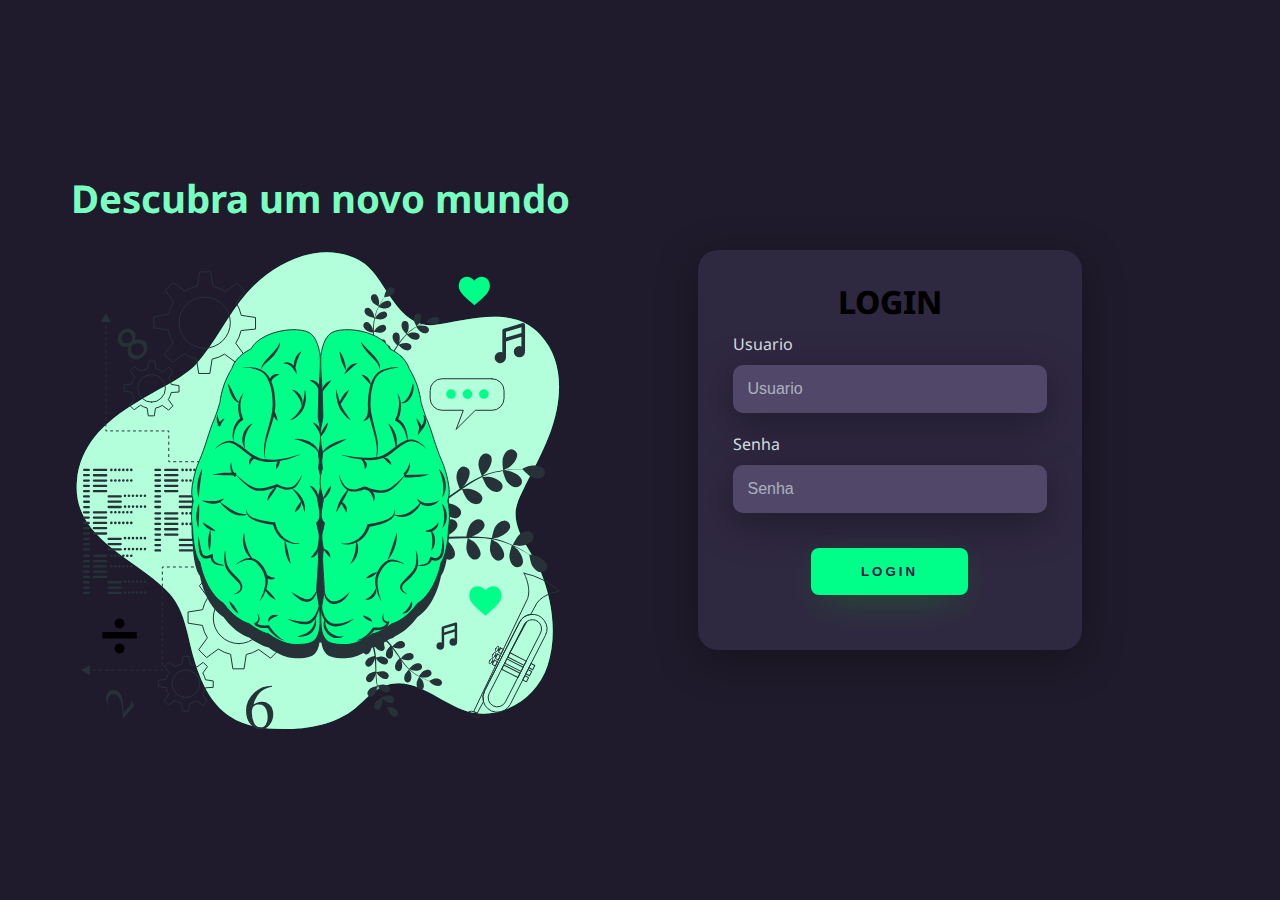
==== index.html @ b6c1f513 "testelogin" ====
<!DOCTYPE html>
<html lang="pt-br">
<head>
    <meta charset="UTF-8">
    <meta name="viewport" content="width=, initial-scale=1.0">
    <title>Login</title>
 <link rel="stylesheet" href="style.css">
</head>
<body>
    <div class="main-login">
        <div class="left-login">
            <h1>Descubra um novo mundo</h1>
        <img src="brain-sides-animate.svg" alt="Animação">
    </div>
    <div class="right-login">
        <div class="card-login">
            <h1>LOGIN</h1>
            <div class="textfield">
                <label for="usuario">Usuario</label>
                <input type="text" name="usuario" placeholder="Usuario">
            </div>
            <div class="textfield">
            <label for="senha">Senha</label>
            <input type="text" name="senha" placeholder="Senha">
            </div>
            <button class="btn-login">Login</button>
        </div>
    </div>
</div>      
</body>
</html>
---- style.css ----
@import url('https://fonts.googleapis.com/css2?family=Noto+Sans:ital,wght@1,100;1,200&display=swap');

body{
margin: 0;
font-family: 'Noto Sans',sans-serif;
}

body * {
box-sizing: border-box;
}

.main-login{
width: 100vw;
height: 100vh;
background-color: #201b2c;
display: flex;
justify-content: center;
align-items: center;
}

.left.main{
width: 50vw;
height: 100vh;
display: flex;
justify-content: center; 
align-items: center;
flex-direction: column;
}

.left-login > h1 {
    font-size: 3vw;
    color: #77ffc0;
}

.right-login{
    width: 50vw;
    height: 100vh;
    display: flex;
    justify-content: center; 
    align-items: center;
}

.card-login{
    width: 60%;
    display: flex;
    justify-content: center; 
    align-items: center;
    flex-direction: column;
    padding: 30px 35px; 
    background: #2f2841;
    border-radius: 20px;
    box-shadow:  0px 10px 40px #00000056;
}

.card-login h1{
background: #2f2841;
font-weight: 800;
margin: 0;
}

.textfield{
    width: 100%;
    display: flex;
    flex-direction: column;
    align-items: flex-start;
    margin: 10px 0px;
}

.textfield > input{
     width: 100%;
     border: none;
     border-radius: 10px;
     padding: 15px;
     background:  #514869;
     color:#F0ffffde;
     font-size: 12pt;
     box-shadow:0px 10px 40px #00000056;
     outline: none;
     box-sizing: border-box;
    }

    .textfield > label {
       color: #F0ffffde;
       margin-bottom: 10px;
    }

    .textfield > input::placeholder {
        color: #F0ffff94;
    }

    .btn-login{
        width: 50%;
        padding: 16px 0px;
        margin: 25px;
        border: none;
        border-radius: 8px;
        outline: none;
        text-transform: uppercase;
        font-weight: 800;
        letter-spacing: 3px;
        color: #2b134b;
        background: #00ff88 ;
        cursor: pointer;
        box-shadow: 0px 10px 40px -12px  #00ff0852;
    }

    @media only scree and(max-width: 950px){
     .card-login {
        width: 85%;

     }
     
    }

    @media only scree and(max-width: 600px){
        .main-login{
            flex-direction: column;
        }

        .left-login > h1{
            display: none;
        }

        .left-login{
            width: 100%;
            height: auto;
        }

        .right-login{
            width: 100%;
            height: auto;
        }

        .left-login-image{
            width: 50vw;
        }

        .card-login{
            width: 90%;
        }
        
    }
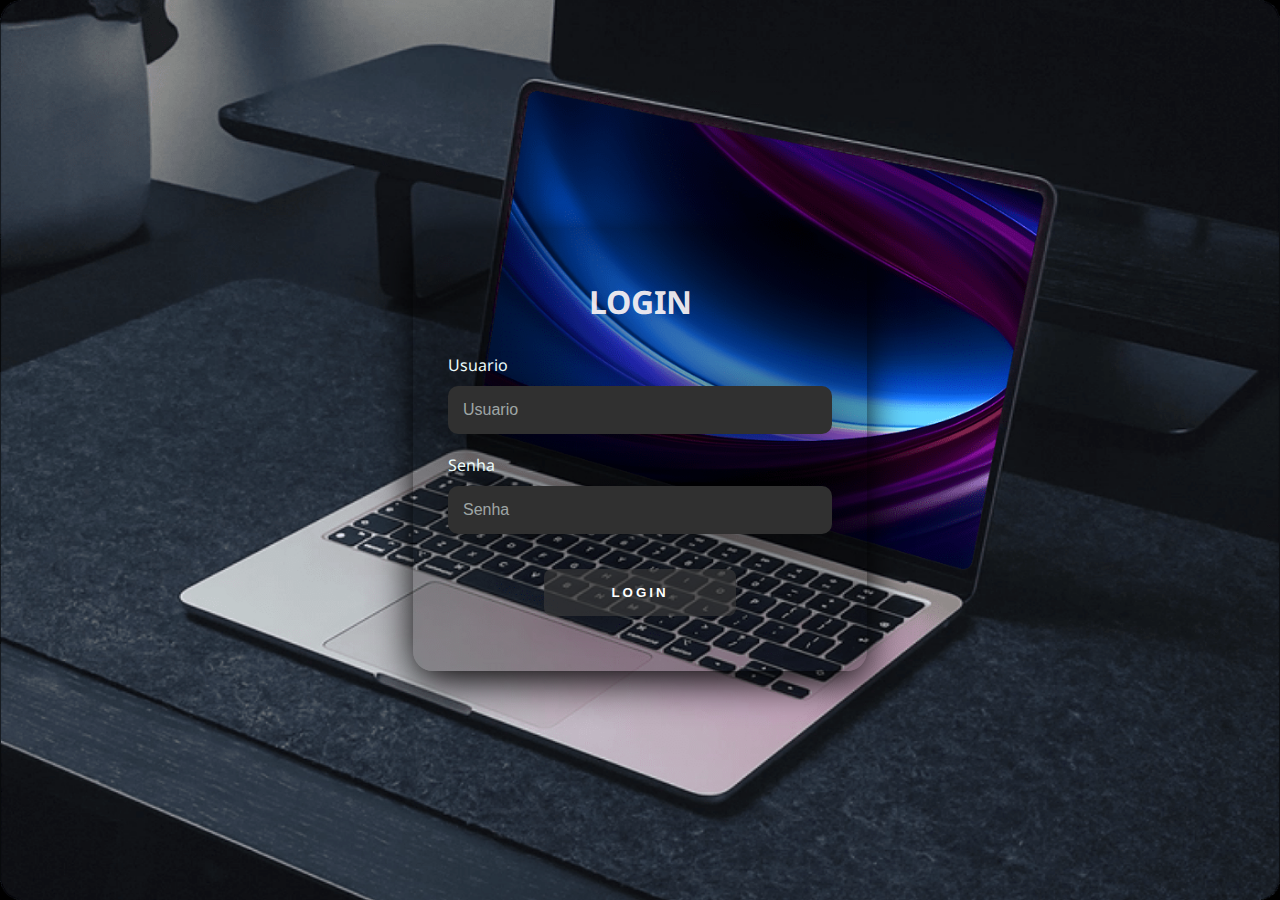
==== commit df2eb4bb: "refactor: alter index.html" ====
--- a/index.html
+++ b/index.html
@@ -4,13 +4,17 @@
     <meta charset="UTF-8">
     <meta name="viewport" content="width=, initial-scale=1.0">
     <title>Login</title>
+    <style>
+        .img{
+          height: auto; 
+          width: auto;
+        }
+    </style>
  <link rel="stylesheet" href="style.css">
-</head>
+</head> 
 <body>
     <div class="main-login">
         <div class="left-login">
-            <h1>Descubra um novo mundo</h1>
-        <img src="brain-sides-animate.svg" alt="Animação">
     </div>
     <div class="right-login">
         <div class="card-login">
--- a/style.css
+++ b/style.css
@@ -2,21 +2,25 @@
   @import url('https://fonts.googleapis.com/css2?family=Noto+Sans:ital,wght@1,100;1,200&display=swap');
 
 body{
-margin: 0;
+height: 100vh;
+margin: 0%;
+background-color: #000000;
 font-family: 'Noto Sans',sans-serif;
+background-image: url(8e0d1f172512309.6480789f4cbc4.png);
+background-position: center top;
+background-repeat: repeat;
+background-size: 100% 100%;
+
 }
 
-body * {
-box-sizing: border-box;
+ h1{
+    color: rgba(253, 245, 245, 0.932);
 }
 
 .main-login{
-width: 100vw;
-height: 100vh;
-background-color: #201b2c;
-display: flex;
-justify-content: center;
-align-items: center;
+    display: flex;
+    justify-content: center;
+    align-items: center;
 }
 
 .left.main{
@@ -28,10 +32,7 @@
 flex-direction: column;
 }
 
-.left-login > h1 {
-    font-size: 3vw;
-    color: #77ffc0;
-}
+
 
 .right-login{
     width: 50vw;
@@ -48,16 +49,12 @@
     align-items: center;
     flex-direction: column;
     padding: 30px 35px; 
-    background: #2f2841;
+    background: #0000004b;
     border-radius: 20px;
-    box-shadow:  0px 10px 40px #00000056;
+    box-shadow:  0px 10px 40px #000000;
 }
 
-.card-login h1{
-background: #2f2841;
-font-weight: 800;
-margin: 0;
-}
+
 
 .textfield{
     width: 100%;
@@ -72,8 +69,8 @@
      border: none;
      border-radius: 10px;
      padding: 15px;
-     background:  #514869;
-     color:#F0ffffde;
+     background:  #303030;
+     color:#f0ffff;
      font-size: 12pt;
      box-shadow:0px 10px 40px #00000056;
      outline: none;
@@ -81,7 +78,7 @@
     }
 
     .textfield > label {
-       color: #F0ffffde;
+       color: #f0ffff;
        margin-bottom: 10px;
     }
 
@@ -99,45 +96,8 @@
         text-transform: uppercase;
         font-weight: 800;
         letter-spacing: 3px;
-        color: #2b134b;
-        background: #00ff88 ;
+        color: #ffffff;
+        background: #383838ab;
         cursor: pointer;
-        box-shadow: 0px 10px 40px -12px  #00ff0852;
+        box-shadow: 0px 10px 40px -12px  #0000004b;
     }
-
-    @media only scree and(max-width: 950px){
-     .card-login {
-        width: 85%;
-
-     }
-     
-    }
-
-    @media only scree and(max-width: 600px){
-        .main-login{
-            flex-direction: column;
-        }
-
-        .left-login > h1{
-            display: none;
-        }
-
-        .left-login{
-            width: 100%;
-            height: auto;
-        }
-
-        .right-login{
-            width: 100%;
-            height: auto;
-        }
-
-        .left-login-image{
-            width: 50vw;
-        }
-
-        .card-login{
-            width: 90%;
-        }
-        
-    }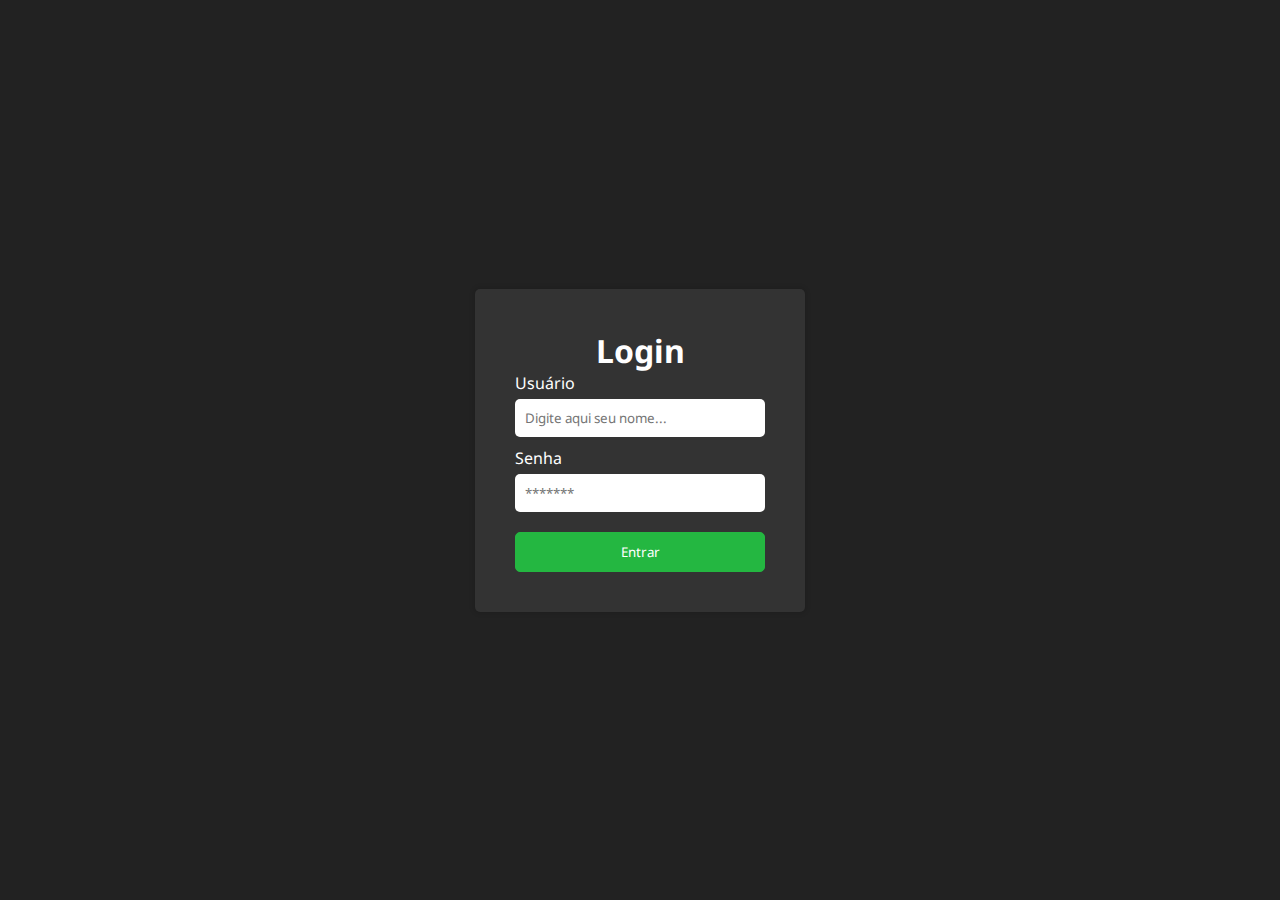
==== commit f8216452: "fix: implement login functions" ====
--- a/index.html
+++ b/index.html
@@ -3,33 +3,34 @@
 <head>
     <meta charset="UTF-8">
     <meta name="viewport" content="width=, initial-scale=1.0">
+
     <title>Login</title>
-    <style>
-        .img{
-          height: auto; 
-          width: auto;
-        }
-    </style>
- <link rel="stylesheet" href="style.css">
+
+    <link rel="stylesheet" type="text/css" href="./src/styles/style.css">
 </head> 
 <body>
-    <div class="main-login">
-        <div class="left-login">
-    </div>
-    <div class="right-login">
-        <div class="card-login">
-            <h1>LOGIN</h1>
-            <div class="textfield">
-                <label for="usuario">Usuario</label>
-                <input type="text" name="usuario" placeholder="Usuario">
+    <main>
+        <form>
+            <div class="title">
+                <h1>Login</h1>
             </div>
-            <div class="textfield">
-            <label for="senha">Senha</label>
-            <input type="text" name="senha" placeholder="Senha">
+
+            <div class="content">
+                <div class="class-form">
+                    <label for="username">Usuário</label>
+                    <input type="text" id="username" placeholder="Digite aqui seu nome...">
+                </div>
+                <div class="class-form">
+                    <label for="password">Senha</label>
+                    <input type="password" id="password" placeholder="*******">
+                </div>
             </div>
-            <button class="btn-login">Login</button>
-        </div>
-    </div>
-</div>      
+
+            <button id="submit" type="submit">Entrar</button>
+        </form>
+    </main>
+</div>
 </body>
+
+<script src="./src/js/index.js" type="text/javascript"></script>
 </html>--- a/src/styles/style.css
+++ b/src/styles/style.css
@@ -0,0 +1,83 @@
+@import url('https://fonts.googleapis.com/css2?family=Noto+Sans:ital,wght@1,100;1,200&display=swap');
+
+:root {
+  --primary-color: #222;
+  --secondary-color: #333;
+  --text-color: #fff;
+  --font-family: 'Noto Sans';
+  --shadow: 0 0 4px 2px rgba(0, 0, 0, 0.1);
+  --button: #24B741;
+}
+
+* {
+  font-family: var(--font-family);
+  margin: 0;
+  padding: 0;
+  box-sizing: border-box;
+  color: var(--text-color);
+}
+
+body {
+  background: var(--primary-color);
+}
+
+main {
+  width: 100%;
+  height: 100vh;
+
+  display: flex;
+  justify-content: center;
+  align-items: center;
+}
+
+main > form {
+  padding: 40px;
+  background: var(--secondary-color);
+  border-radius: 5px;
+  box-shadow: var(--shadow);
+  
+  display: flex;
+  flex-direction: column;
+  align-items: center;
+}
+
+main > form > .content {
+  display: flex;
+  flex-direction: column;
+}
+
+main > form > .content > .class-form {
+  display: flex;
+  flex-direction: column;
+  width: 250px;
+  margin-bottom: 10px;
+}
+
+main > form > .content > .class-form > label {
+  margin-bottom: 5px;
+}
+
+main > form > .content > .class-form > input {
+  padding: 10px;
+  outline: none;
+  color: var(--primary-color);
+  width: 100%;
+  border-radius: 5px;
+  border: none;
+}
+
+main > form > button {
+  background: var(--button);
+  outline: none;
+  border: 1px solid var(--button);
+  padding: 10px;
+  border-radius: 5px;
+  width: 100%;
+  cursor: pointer;
+  transition: 0.3s;
+  margin-top: 10px;
+}
+
+main > form > button:hover {
+  background: transparent;
+}